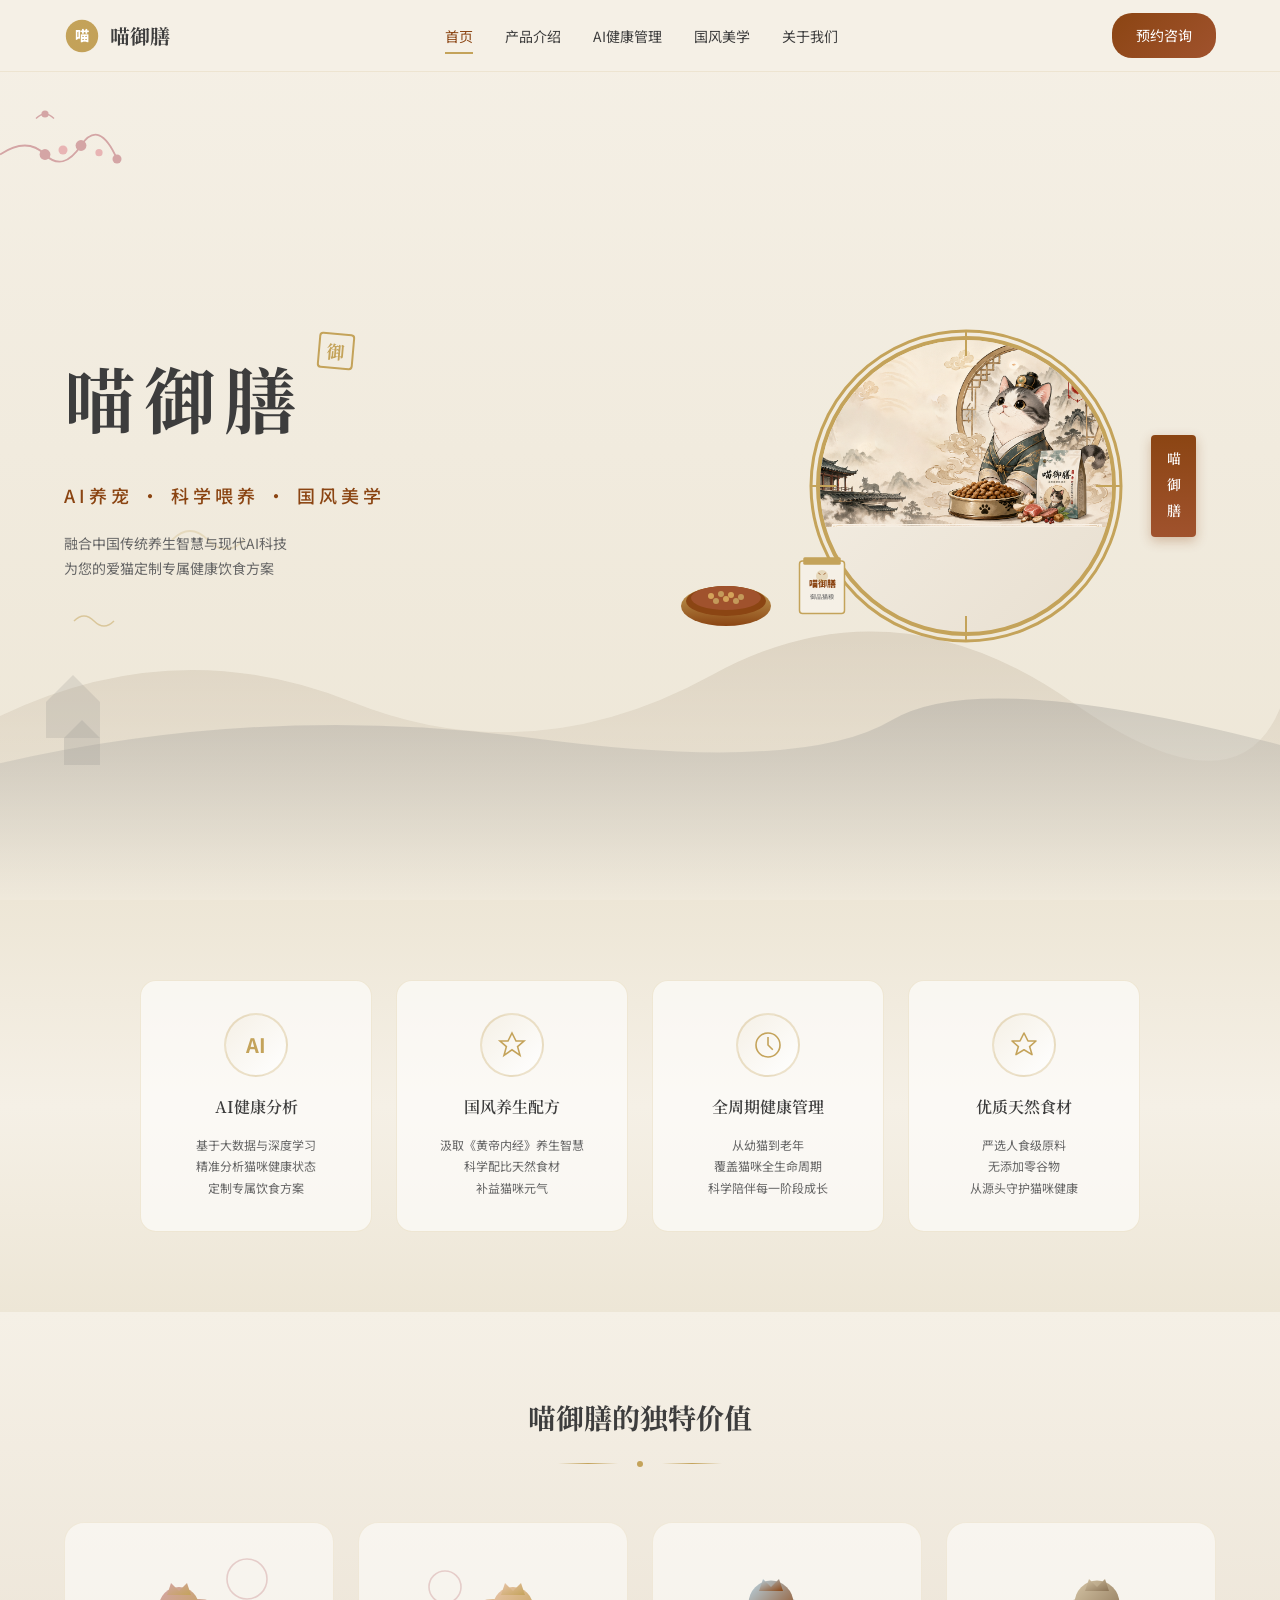
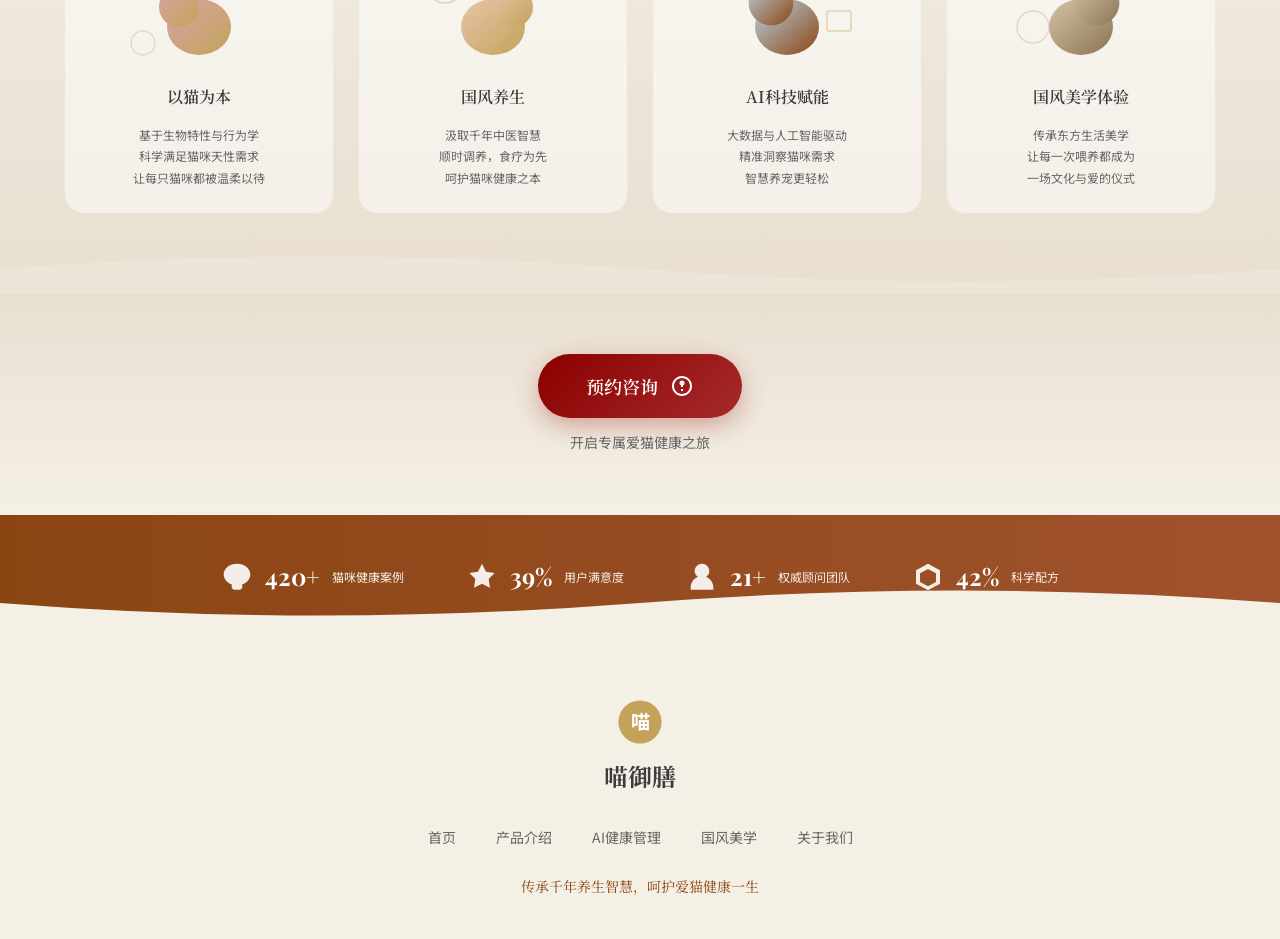
==== index.html @ f7bb6017 "Add files via upload" ====
<!DOCTYPE html>
<html lang="zh-CN">
<head>
  <meta charset="UTF-8">
  <meta name="viewport" content="width=device-width, initial-scale=1.0">
  <title>喵御膳 - AI养宠 · 科学喂养 · 国风美学</title>
  <meta name="description" content="喵御膳，融合中国传统养生智慧与现代AI科技，为您的爱猫定制专属健康饮食方案。传承千年养生智慧，呵护爱猫健康一生。">
  <link rel="preconnect" href="https://fonts.googleapis.com">
  <link rel="preconnect" href="https://fonts.gstatic.com" crossorigin>
  <link href="https://fonts.googleapis.com/css2?family=Noto+Sans+SC:wght@300;400;500;700&family=Noto+Serif+SC:wght@400;600;700&family=Playfair+Display:wght@400;600;700&display=swap" rel="stylesheet">
  <link rel="stylesheet" href="css/main.css">
  <link rel="stylesheet" href="css/index.css">
</head>
<body>
  <!-- 导航栏 -->
  <nav class="navbar">
    <div class="container">
      <a href="index.html" class="logo">
        <div class="logo-icon">
          <svg viewBox="0 0 40 40" fill="none">
            <circle cx="20" cy="20" r="18" fill="url(#logoGrad)"/>
            <text x="20" y="26" text-anchor="middle" fill="white" font-size="16" font-weight="bold">喵</text>
            <defs>
              <linearGradient id="logoGrad" x1="0" y1="0" x2="40" y2="40">
                <stop offset="0%" stop-color="#C4A35A"/>
                <stop offset="100%" stop-color="#8B4513"/>
              </linearGradient>
            </defs>
          </svg>
        </div>
        <div class="logo-text">喵御膳</div>
      </a>
      <ul class="nav-links">
        <li><a href="index.html" class="active">首页</a></li>
        <li><a href="products.html">产品介绍</a></li>
        <li><a href="ai-health.html">AI健康管理</a></li>
        <li><a href="aesthetics.html">国风美学</a></li>
        <li><a href="about.html">关于我们</a></li>
      </ul>
      <a href="#contact" class="nav-cta">预约咨询</a>
    </div>
  </nav>

  <!-- Hero区域 -->
  <section class="hero">
    <!-- 梅花装饰 - 左上角 -->
    <div class="deco-plum-tl">
      <svg viewBox="0 0 200 150" fill="none">
        <path d="M0 80 Q30 60 50 80 T90 70 T130 85" stroke="#D4A5A5" stroke-width="2" fill="none"/>
        <circle cx="50" cy="80" r="6" fill="#D4A5A5"/>
        <circle cx="70" cy="75" r="5" fill="#E8B4B4"/>
        <circle cx="90" cy="70" r="6" fill="#D4A5A5"/>
        <circle cx="110" cy="78" r="4" fill="#E8B4B4"/>
        <circle cx="130" cy="85" r="5" fill="#D4A5A5"/>
        <path d="M40 40 Q50 30 60 40" stroke="#D4A5A5" stroke-width="1.5" fill="none"/>
        <circle cx="50" cy="35" r="4" fill="#D4A5A5"/>
      </svg>
    </div>

    <!-- 水墨山水背景 -->
    <div class="hero-bg">
      <svg viewBox="0 0 1440 600" preserveAspectRatio="xMidYMid slice" fill="none">
        <!-- 远山 -->
        <path d="M0 400 Q200 300 400 380 T800 350 T1200 380 T1440 360 V600 H0 Z" fill="url(#mountain1)" opacity="0.3"/>
        <path d="M0 450 Q300 380 600 420 T1000 400 T1440 430 V600 H0 Z" fill="url(#mountain2)" opacity="0.4"/>
        <!-- 中式建筑剪影 -->
        <path d="M80 420 L100 400 L120 420 V450 H80 Z" fill="#6B6B6B" opacity="0.3"/>
        <path d="M60 380 L90 350 L120 380 V420 H60 Z" fill="#6B6B6B" opacity="0.25"/>
        <!-- 祥云 -->
        <path d="M200 200 Q220 180 240 200 T280 200" stroke="#C4A35A" stroke-width="2" fill="none" opacity="0.4"/>
        <path d="M1100 150 Q1120 130 1140 150 T1180 150" stroke="#C4A35A" stroke-width="2" fill="none" opacity="0.4"/>
        <defs>
          <linearGradient id="mountain1" x1="0" y1="0" x2="0" y2="1">
            <stop offset="0%" stop-color="#8B7355"/>
            <stop offset="100%" stop-color="#F5F0E6"/>
          </linearGradient>
          <linearGradient id="mountain2" x1="0" y1="0" x2="0" y2="1">
            <stop offset="0%" stop-color="#6B6B6B"/>
            <stop offset="100%" stop-color="#F5F0E6"/>
          </linearGradient>
        </defs>
      </svg>
    </div>

    <div class="container">
      <div class="hero-content">
        <!-- 左侧文字 -->
        <div class="hero-text">
          <h1 class="hero-title">
            <span class="title-main">喵御膳</span>
            <span class="title-seal">御</span>
          </h1>
          <p class="hero-subtitle">AI养宠 · 科学喂养 · 国风美学</p>
          <p class="hero-desc">融合中国传统养生智慧与现代AI科技<br>为您的爱猫定制专属健康饮食方案</p>
          <!-- 祥云装饰 -->
          <div class="deco-cloud">
            <svg viewBox="0 0 60 30" fill="none">
              <path d="M10 20 Q20 10 30 20 T50 20" stroke="#C4A35A" stroke-width="1.5" fill="none" opacity="0.5"/>
            </svg>
          </div>
        </div>

        <!-- 右侧猫咪与产品 -->
        <div class="hero-visual">
          <!-- 圆形窗格 -->
          <div class="window-frame">
            <div class="window-inner">
              <img src="assets/images/hero-cat-bg.png" alt="汉服猫咪" class="hero-cat">
            </div>
            <!-- 窗格装饰 -->
            <svg class="window-deco" viewBox="0 0 320 320" fill="none">
              <circle cx="160" cy="160" r="155" stroke="#C4A35A" stroke-width="3"/>
              <circle cx="160" cy="160" r="148" stroke="#C4A35A" stroke-width="1"/>
              <!-- 回纹装饰 -->
              <path d="M160 5 V30 M160 290 V315 M5 160 H30 M290 160 H315" stroke="#C4A35A" stroke-width="2"/>
            </svg>
          </div>
          <!-- 品牌竖条 -->
          <div class="brand-ribbon">
            <span>喵</span>
            <span>御</span>
            <span>膳</span>
          </div>
          <!-- 产品展示 -->
          <div class="product-showcase">
            <div class="food-bowl">
              <svg viewBox="0 0 100 60" fill="none">
                <ellipse cx="50" cy="40" rx="45" ry="20" fill="url(#bowlGrad)"/>
                <ellipse cx="50" cy="35" rx="40" ry="15" fill="#8B4513"/>
                <ellipse cx="50" cy="32" rx="35" ry="12" fill="#A0522D"/>
                <!-- 猫粮颗粒 -->
                <circle cx="35" cy="30" r="3" fill="#D4A35A"/>
                <circle cx="45" cy="28" r="3" fill="#C49A5A"/>
                <circle cx="55" cy="29" r="3" fill="#D4A35A"/>
                <circle cx="65" cy="31" r="3" fill="#C49A5A"/>
                <circle cx="40" cy="35" r="3" fill="#C49A5A"/>
                <circle cx="50" cy="33" r="3" fill="#D4A35A"/>
                <circle cx="60" cy="35" r="3" fill="#C49A5A"/>
                <defs>
                  <linearGradient id="bowlGrad" x1="0" y1="0" x2="0" y2="1">
                    <stop offset="0%" stop-color="#C4A35A"/>
                    <stop offset="100%" stop-color="#8B4513"/>
                  </linearGradient>
                </defs>
              </svg>
            </div>
            <div class="product-pack">
              <svg viewBox="0 0 80 100" fill="none">
                <rect x="10" y="20" width="60" height="70" rx="4" fill="#F5F0E6" stroke="#C4A35A" stroke-width="2"/>
                <rect x="15" y="15" width="50" height="10" rx="2" fill="#C4A35A"/>
                <text x="40" y="55" text-anchor="middle" fill="#8B4513" font-size="12" font-weight="bold">喵御膳</text>
                <text x="40" y="70" text-anchor="middle" fill="#666" font-size="8">御品猫粮</text>
                <!-- 猫咪简笔画 -->
                <circle cx="40" cy="40" r="8" fill="#C4A35A" opacity="0.3"/>
                <path d="M35 36 L38 38 M45 36 L42 38" stroke="#8B4513" stroke-width="1"/>
              </svg>
            </div>
          </div>
        </div>
      </div>
    </div>
  </section>

  <!-- 四大核心特色 -->
  <section class="features">
    <div class="container">
      <div class="features-grid">
        <div class="feature-card">
          <div class="feature-icon">
            <div class="icon-badge">AI</div>
          </div>
          <h3>AI健康分析</h3>
          <p>基于大数据与深度学习<br>精准分析猫咪健康状态<br>定制专属饮食方案</p>
        </div>
        <div class="feature-card">
          <div class="feature-icon">
            <svg viewBox="0 0 40 40" fill="none" stroke="#C4A35A" stroke-width="2">
              <path d="M20 5 L25 15 H35 L27 22 L30 33 L20 26 L10 33 L13 22 L5 15 H15 Z"/>
            </svg>
          </div>
          <h3>国风养生配方</h3>
          <p>汲取《黄帝内经》养生智慧<br>科学配比天然食材<br>补益猫咪元气</p>
        </div>
        <div class="feature-card">
          <div class="feature-icon">
            <svg viewBox="0 0 40 40" fill="none" stroke="#C4A35A" stroke-width="2">
              <circle cx="20" cy="20" r="15"/>
              <path d="M20 10 V20 L26 26"/>
            </svg>
          </div>
          <h3>全周期健康管理</h3>
          <p>从幼猫到老年<br>覆盖猫咪全生命周期<br>科学陪伴每一阶段成长</p>
        </div>
        <div class="feature-card">
          <div class="feature-icon">
            <svg viewBox="0 0 40 40" fill="none" stroke="#C4A35A" stroke-width="2">
              <path d="M20 5 L25 15 L35 15 L27 22 L30 32 L20 26 L10 32 L13 22 L5 15 L15 15 Z" stroke-linejoin="round"/>
            </svg>
          </div>
          <h3>优质天然食材</h3>
          <p>严选人食级原料<br>无添加零谷物<br>从源头守护猫咪健康</p>
        </div>
      </div>
    </div>
  </section>

  <!-- 喵御膳的独特价值 -->
  <section class="values">
    <div class="section-header">
      <h2>喵御膳的独特价值</h2>
      <div class="header-deco">
        <span></span>
        <svg viewBox="0 0 20 20" fill="#C4A35A"><circle cx="10" cy="10" r="3"/></svg>
        <span></span>
      </div>
    </div>
    <div class="container">
      <div class="values-grid">
        <div class="value-card">
          <div class="value-image">
            <svg viewBox="0 0 200 150" fill="none">
              <!-- 猫咪剪影 -->
              <ellipse cx="100" cy="100" rx="40" ry="35" fill="url(#catGrad1)"/>
              <circle cx="75" cy="75" r="25" fill="url(#catGrad1)"/>
              <path d="M60 60 L65 45 L75 55 L85 45 L90 60" fill="url(#catGrad1)"/>
              <!-- 装饰圆圈 -->
              <circle cx="160" cy="40" r="25" fill="none" stroke="#D4A5A5" stroke-width="2" opacity="0.5"/>
              <circle cx="30" cy="120" r="15" fill="none" stroke="#C4A35A" stroke-width="2" opacity="0.3"/>
              <defs>
                <linearGradient id="catGrad1" x1="0" y1="0" x2="1" y2="1">
                  <stop offset="0%" stop-color="#D4A5A5"/>
                  <stop offset="100%" stop-color="#C4A35A"/>
                </linearGradient>
              </defs>
            </svg>
          </div>
          <h3>以猫为本</h3>
          <p>基于生物特性与行为学<br>科学满足猫咪天性需求<br>让每只猫咪都被温柔以待</p>
        </div>
        <div class="value-card">
          <div class="value-image">
            <svg viewBox="0 0 200 150" fill="none">
              <ellipse cx="100" cy="100" rx="40" ry="35" fill="url(#catGrad2)"/>
              <circle cx="125" cy="75" r="25" fill="url(#catGrad2)"/>
              <path d="M140 60 L135 45 L125 55 L115 45 L110 60" fill="url(#catGrad2)"/>
              <circle cx="40" cy="50" r="20" fill="none" stroke="#D4A5A5" stroke-width="2" opacity="0.5"/>
              <defs>
                <linearGradient id="catGrad2" x1="0" y1="0" x2="1" y2="1">
                  <stop offset="0%" stop-color="#E8C4A8"/>
                  <stop offset="100%" stop-color="#C4A35A"/>
                </linearGradient>
              </defs>
            </svg>
          </div>
          <h3>国风养生</h3>
          <p>汲取千年中医智慧<br>顺时调养，食疗为先<br>呵护猫咪健康之本</p>
        </div>
        <div class="value-card">
          <div class="value-image">
            <svg viewBox="0 0 200 150" fill="none">
              <ellipse cx="100" cy="100" rx="40" ry="35" fill="url(#catGrad3)"/>
              <circle cx="80" cy="70" r="28" fill="url(#catGrad3)"/>
              <path d="M65 55 L70 40 L80 50 L90 40 L95 55" fill="url(#catGrad3)"/>
              <rect x="150" y="80" width="30" height="25" rx="3" fill="none" stroke="#C4A35A" stroke-width="2" opacity="0.4"/>
              <defs>
                <linearGradient id="catGrad3" x1="0" y1="0" x2="1" y2="1">
                  <stop offset="0%" stop-color="#B8D4E3"/>
                  <stop offset="100%" stop-color="#8B4513"/>
                </linearGradient>
              </defs>
            </svg>
          </div>
          <h3>AI科技赋能</h3>
          <p>大数据与人工智能驱动<br>精准洞察猫咪需求<br>智慧养宠更轻松</p>
        </div>
        <div class="value-card">
          <div class="value-image">
            <svg viewBox="0 0 200 150" fill="none">
              <ellipse cx="100" cy="100" rx="40" ry="35" fill="url(#catGrad4)"/>
              <circle cx="120" cy="70" r="28" fill="url(#catGrad4)"/>
              <path d="M135 55 L130 40 L120 50 L110 40 L105 55" fill="url(#catGrad4)"/>
              <circle cx="40" cy="100" r="20" fill="none" stroke="#D4A5A5" stroke-width="2" opacity="0.4"/>
              <defs>
                <linearGradient id="catGrad4" x1="0" y1="0" x2="1" y2="1">
                  <stop offset="0%" stop-color="#D4C4A5"/>
                  <stop offset="100%" stop-color="#8B7355"/>
                </linearGradient>
              </defs>
            </svg>
          </div>
          <h3>国风美学体验</h3>
          <p>传承东方生活美学<br>让每一次喂养都成为<br>一场文化与爱的仪式</p>
        </div>
      </div>
    </div>
  </section>

  <!-- CTA区域 -->
  <section class="cta-section" id="contact">
    <div class="cta-deco-wave">
      <svg viewBox="0 0 1440 100" preserveAspectRatio="none">
        <path d="M0 50 Q360 0 720 50 T1440 50 V100 H0 Z" fill="#F5F0E6" opacity="0.3"/>
      </svg>
    </div>
    <div class="container">
      <a href="#" class="cta-button">
        <span>预约咨询</span>
        <svg viewBox="0 0 24 24" fill="currentColor">
          <path d="M12 2C6.48 2 2 6.48 2 12s4.48 10 10 10 10-4.48 10-10S17.52 2 12 2zm0 18c-4.41 0-8-3.59-8-8s3.59-8 8-8 8 3.59 8 8-3.59 8-8 8zm-1-13h2v6h-2zm0 8h2v2h-2z"/>
          <circle cx="12" cy="9" r="2.5" fill="white"/>
        </svg>
      </a>
      <p class="cta-subtitle">开启专属爱猫健康之旅</p>
    </div>
  </section>

  <!-- 数据统计 -->
  <section class="stats">
    <div class="container">
      <div class="stats-grid">
        <div class="stat-item">
          <div class="stat-icon">
            <svg viewBox="0 0 48 48" fill="currentColor">
              <path d="M24 4c-11 0-20 7-20 16 0 7 5 13 12 15v4c0 2 2 4 4 4h8c2 0 4-2 4-4v-4c7-2 12-8 12-15 0-9-9-16-20-16z"/>
            </svg>
          </div>
          <div class="stat-number">1000+</div>
          <div class="stat-label">猫咪健康案例</div>
        </div>
        <div class="stat-item">
          <div class="stat-icon">
            <svg viewBox="0 0 48 48" fill="currentColor">
              <path d="M24 4l6 12 13 2-9 9 2 13-12-6-12 6 2-13-9-9 13-2z"/>
            </svg>
          </div>
          <div class="stat-number">95%</div>
          <div class="stat-label">用户满意度</div>
        </div>
        <div class="stat-item">
          <div class="stat-icon">
            <svg viewBox="0 0 48 48" fill="currentColor">
              <path d="M24 4c-6 0-11 5-11 11 0 4 2 7 5 9-6 2-11 8-11 15v4h34v-4c0-7-5-13-11-15 3-2 5-5 5-9 0-6-5-11-11-11z"/>
            </svg>
          </div>
          <div class="stat-number">50+</div>
          <div class="stat-label">权威顾问团队</div>
        </div>
        <div class="stat-item">
          <div class="stat-icon">
            <svg viewBox="0 0 48 48" fill="currentColor">
              <path d="M24 4L6 14v20l18 10 18-10V14L24 4zm0 8l12 6.5v13L24 38 12 31.5v-13L24 12z"/>
            </svg>
          </div>
          <div class="stat-number">100%</div>
          <div class="stat-label">科学配方</div>
        </div>
      </div>
    </div>
  </section>

  <!-- 页脚 -->
  <footer class="footer">
    <div class="footer-deco">
      <svg viewBox="0 0 1440 100" preserveAspectRatio="none">
        <path d="M0 30 Q360 80 720 30 T1440 30 V100 H0 Z" fill="#F5F0E6"/>
      </svg>
    </div>
    <div class="container">
      <div class="footer-logo">
        <div class="logo-icon small">
          <svg viewBox="0 0 40 40" fill="none">
            <circle cx="20" cy="20" r="18" fill="url(#logoGradFooter)"/>
            <text x="20" y="26" text-anchor="middle" fill="white" font-size="16" font-weight="bold">喵</text>
            <defs>
              <linearGradient id="logoGradFooter" x1="0" y1="0" x2="40" y2="40">
                <stop offset="0%" stop-color="#C4A35A"/>
                <stop offset="100%" stop-color="#8B4513"/>
              </linearGradient>
            </defs>
          </svg>
        </div>
        <div class="logo-text-footer">喵御膳</div>
      </div>
      <ul class="footer-links">
        <li><a href="index.html">首页</a></li>
        <li><a href="products.html">产品介绍</a></li>
        <li><a href="ai-health.html">AI健康管理</a></li>
        <li><a href="aesthetics.html">国风美学</a></li>
        <li><a href="about.html">关于我们</a></li>
      </ul>
      <p class="footer-copy">传承千年养生智慧，呵护爱猫健康一生</p>
    </div>
  </footer>

  <script src="js/main.js"></script>
</body>
</html>
---- css/main.css ----
/* 喵御膳 - 公共样式 */

/* CSS变量 */
:root {
  --color-primary: #C4A35A;
  --color-primary-dark: #A68A4A;
  --color-secondary: #8B4513;
  --color-bg: #F5F0E6;
  --color-bg-light: #FAF8F3;
  --color-text: #3D3D3D;
  --color-text-light: #666666;
  --color-accent: #D4A5A5;
  --color-ink: #6B6B6B;
  --color-cta: #8B0000;
  --shadow-soft: 0 4px 20px rgba(0, 0, 0, 0.08);
  --shadow-card: 0 8px 32px rgba(0, 0, 0, 0.1);
  --radius: 16px;
  --radius-sm: 8px;
}

/* 重置 */
* {
  margin: 0;
  padding: 0;
  box-sizing: border-box;
}

html {
  scroll-behavior: smooth;
}

body {
  font-family: 'Noto Sans SC', 'PingFang SC', 'Microsoft YaHei', sans-serif;
  background-color: var(--color-bg);
  color: var(--color-text);
  line-height: 1.8;
  overflow-x: hidden;
}

/* 字体导入 */
@import url('https://fonts.googleapis.com/css2?family=Noto+Sans+SC:wght@300;400;500;700&family=Noto+Serif+SC:wght@400;600;700&family=Playfair+Display:wght@400;600;700&display=swap');

/* 标题字体 */
h1, h2, h3, .title-serif {
  font-family: 'Noto Serif SC', serif;
}

/* 链接 */
a {
  text-decoration: none;
  color: inherit;
  transition: color 0.3s ease;
}

a:hover {
  color: var(--color-primary);
}

/* 图片 */
img {
  max-width: 100%;
  height: auto;
  display: block;
}

/* 容器 */
.container {
  max-width: 1200px;
  margin: 0 auto;
  padding: 0 24px;
}

/* 导航栏 */
.navbar {
  position: fixed;
  top: 0;
  left: 0;
  right: 0;
  height: 72px;
  background: rgba(245, 240, 230, 0.98);
  backdrop-filter: blur(10px);
  z-index: 1000;
  border-bottom: 1px solid rgba(196, 163, 90, 0.15);
}

.navbar .container {
  display: flex;
  align-items: center;
  justify-content: space-between;
  height: 100%;
}

.logo {
  display: flex;
  align-items: center;
  gap: 10px;
}

.logo-icon {
  width: 36px;
  height: 36px;
}

.logo-icon svg {
  width: 100%;
  height: 100%;
}

.logo-text {
  font-family: 'Noto Serif SC', serif;
  font-size: 20px;
  font-weight: 700;
  color: var(--color-text);
}

.nav-links {
  display: flex;
  gap: 32px;
  list-style: none;
}

.nav-links a {
  font-size: 14px;
  color: var(--color-text);
  position: relative;
  padding: 8px 0;
  transition: color 0.3s ease;
}

.nav-links a:hover,
.nav-links a.active {
  color: var(--color-secondary);
}

.nav-links a::after {
  content: '';
  position: absolute;
  bottom: 0;
  left: 0;
  width: 0;
  height: 2px;
  background: var(--color-primary);
  transition: width 0.3s ease;
}

.nav-links a:hover::after,
.nav-links a.active::after {
  width: 100%;
}

.nav-cta {
  background: linear-gradient(135deg, var(--color-secondary), #A0522D);
  color: white !important;
  padding: 10px 24px;
  border-radius: 20px;
  font-size: 14px;
  transition: all 0.3s ease;
}

.nav-cta:hover {
  transform: translateY(-2px);
  box-shadow: 0 4px 12px rgba(139, 69, 19, 0.3);
}

/* 按钮样式 */
.btn {
  display: inline-flex;
  align-items: center;
  gap: 8px;
  padding: 14px 32px;
  border-radius: 28px;
  font-size: 16px;
  font-weight: 500;
  cursor: pointer;
  transition: all 0.3s ease;
  border: none;
}

.btn-primary {
  background: linear-gradient(135deg, #8B4513, #A0522D);
  color: white;
  box-shadow: 0 4px 16px rgba(139, 69, 19, 0.3);
}

.btn-primary:hover {
  transform: translateY(-2px);
  box-shadow: 0 6px 20px rgba(139, 69, 19, 0.4);
  color: white;
}

.btn-gold {
  background: linear-gradient(135deg, var(--color-primary), #D4AF37);
  color: white;
  box-shadow: 0 4px 16px rgba(196, 163, 90, 0.3);
}

.btn-gold:hover {
  transform: translateY(-2px);
  box-shadow: 0 6px 20px rgba(196, 163, 90, 0.4);
  color: white;
}

/* 区块标题 */
.section-title {
  text-align: center;
  margin-bottom: 48px;
}

.section-title h2 {
  font-size: 36px;
  font-weight: 700;
  color: var(--color-text);
  margin-bottom: 12px;
  position: relative;
  display: inline-block;
}

.section-title h2::after {
  content: '';
  position: absolute;
  bottom: -8px;
  left: 50%;
  transform: translateX(-50%);
  width: 60px;
  height: 3px;
  background: linear-gradient(90deg, transparent, var(--color-primary), transparent);
}

.section-title p {
  font-size: 16px;
  color: var(--color-text-light);
  margin-top: 16px;
}

/* 装饰元素 */
.deco-plum {
  position: absolute;
  width: 120px;
  opacity: 0.6;
  pointer-events: none;
}

/* 卡片样式 */
.card {
  background: white;
  border-radius: var(--radius);
  padding: 32px;
  box-shadow: var(--shadow-card);
  transition: transform 0.3s ease, box-shadow 0.3s ease;
}

.card:hover {
  transform: translateY(-4px);
  box-shadow: 0 12px 40px rgba(0, 0, 0, 0.12);
}

/* 图标圆圈 */
.icon-circle {
  width: 64px;
  height: 64px;
  border-radius: 50%;
  background: linear-gradient(135deg, var(--color-bg), white);
  display: flex;
  align-items: center;
  justify-content: center;
  margin-bottom: 16px;
  border: 2px solid rgba(196, 163, 90, 0.3);
}

.icon-circle svg {
  width: 28px;
  height: 28px;
  color: var(--color-primary);
}

/* 页脚 */
.footer {
  background: #F5F0E6;
  padding: 60px 0 40px;
  position: relative;
  text-align: center;
}

.footer-deco {
  position: absolute;
  top: -50px;
  left: 0;
  right: 0;
  height: 50px;
}

.footer-deco svg {
  width: 100%;
  height: 100%;
}

.footer-logo {
  display: flex;
  flex-direction: column;
  align-items: center;
  margin-bottom: 24px;
}

.logo-icon.small {
  width: 48px;
  height: 48px;
  margin-bottom: 8px;
}

.logo-icon.small svg {
  width: 100%;
  height: 100%;
}

.logo-text-footer {
  font-size: 24px;
  font-weight: 700;
  color: #3D3D3D;
  font-family: 'Noto Serif SC', serif;
}

.footer-links {
  display: flex;
  justify-content: center;
  gap: 40px;
  margin-bottom: 24px;
  list-style: none;
}

.footer-links a {
  color: #666;
  font-size: 14px;
  transition: color 0.3s ease;
}

.footer-links a:hover {
  color: #C4A35A;
}

.footer-copy {
  font-size: 14px;
  color: #8B4513;
  font-family: 'Noto Serif SC', serif;
}

/* 动画 */
@keyframes fadeInUp {
  from {
    opacity: 0;
    transform: translateY(30px);
  }
  to {
    opacity: 1;
    transform: translateY(0);
  }
}

.fade-in-up {
  animation: fadeInUp 0.8s ease forwards;
}

/* 响应式 */
@media (max-width: 768px) {
  .navbar {
    height: 60px;
  }

  .nav-links {
    display: none;
  }

  .logo-text {
    font-size: 20px;
  }

  .section-title h2 {
    font-size: 28px;
  }

  .container {
    padding: 0 16px;
  }
}
---- css/index.css ----
/* 首页专属样式 - 国风设计 */

/* Hero区域 */
.hero {
  min-height: 100vh;
  position: relative;
  overflow: hidden;
  background: linear-gradient(180deg, #F5F0E6 0%, #EDE6D6 100%);
  padding-top: 72px;
}

/* 梅花装饰 - 左上角 */
.deco-plum-tl {
  position: absolute;
  top: 80px;
  left: 0;
  width: 180px;
  height: 140px;
  z-index: 5;
  pointer-events: none;
}

.deco-plum-tl svg {
  width: 100%;
  height: 100%;
}

/* 水墨山水背景 */
.hero-bg {
  position: absolute;
  bottom: 0;
  left: 0;
  right: 0;
  height: 60%;
  z-index: 1;
  opacity: 0.6;
}

.hero-bg svg {
  width: 100%;
  height: 100%;
}

/* Hero内容布局 */
.hero .container {
  position: relative;
  z-index: 10;
  height: calc(100vh - 72px);
  display: flex;
  align-items: center;
}

.hero-content {
  display: flex;
  justify-content: space-between;
  align-items: center;
  width: 100%;
  gap: 60px;
}

/* 左侧文字 */
.hero-text {
  flex: 1;
  max-width: 500px;
}

.hero-title {
  position: relative;
  display: inline-block;
  margin-bottom: 16px;
}

.title-main {
  font-size: 72px;
  font-weight: 700;
  color: #3D3D3D;
  font-family: 'Noto Serif SC', serif;
  letter-spacing: 8px;
}

.title-seal {
  position: absolute;
  top: 0;
  right: -50px;
  width: 36px;
  height: 36px;
  border: 2px solid #C4A35A;
  border-radius: 4px;
  display: flex;
  align-items: center;
  justify-content: center;
  font-size: 18px;
  color: #C4A35A;
  font-family: 'Noto Serif SC', serif;
  transform: rotate(5deg);
}

.hero-subtitle {
  font-size: 18px;
  color: #8B4513;
  letter-spacing: 4px;
  margin-bottom: 20px;
  font-weight: 500;
}

.hero-desc {
  font-size: 14px;
  color: #666;
  line-height: 1.8;
  max-width: 320px;
}

.deco-cloud {
  margin-top: 20px;
  width: 60px;
}

/* 右侧视觉区域 */
.hero-visual {
  flex: 1;
  display: flex;
  justify-content: center;
  align-items: center;
  position: relative;
  max-width: 500px;
}

/* 圆形窗格 */
.window-frame {
  position: relative;
  width: 320px;
  height: 320px;
}

.window-inner {
  position: absolute;
  top: 10px;
  left: 10px;
  right: 10px;
  bottom: 10px;
  border-radius: 50%;
  overflow: hidden;
  background: linear-gradient(135deg, #F5F0E6, #E8DFD0);
  border: 4px solid #C4A35A;
}

.hero-cat {
  width: 100%;
  height: 100%;
  object-fit: cover;
  object-position: center 20%;
}

.window-deco {
  position: absolute;
  top: 0;
  left: 0;
  width: 100%;
  height: 100%;
  pointer-events: none;
}

/* 品牌竖条 */
.brand-ribbon {
  position: absolute;
  right: 20px;
  top: 50%;
  transform: translateY(-50%);
  display: flex;
  flex-direction: column;
  gap: 8px;
  background: linear-gradient(180deg, #8B4513, #A0522D);
  padding: 16px 10px;
  border-radius: 4px;
  box-shadow: 0 4px 12px rgba(139, 69, 19, 0.3);
}

.brand-ribbon span {
  writing-mode: vertical-rl;
  text-orientation: upright;
  color: white;
  font-size: 14px;
  font-weight: 600;
  letter-spacing: 4px;
  font-family: 'Noto Serif SC', serif;
}

/* 产品展示 */
.product-showcase {
  position: absolute;
  bottom: 20px;
  left: -40px;
  display: flex;
  align-items: flex-end;
  gap: 16px;
}

.food-bowl {
  width: 100px;
  height: 60px;
}

.product-pack {
  width: 60px;
  height: 80px;
}

/* 四大核心特色 */
.features {
  padding: 80px 0;
  background: linear-gradient(180deg, #EDE6D6 0%, #F5F0E6 50%, #EDE6D6 100%);
  position: relative;
}

.features-grid {
  display: grid;
  grid-template-columns: repeat(4, 1fr);
  gap: 24px;
  max-width: 1000px;
  margin: 0 auto;
}

.feature-card {
  text-align: center;
  padding: 32px 20px;
  background: rgba(255, 255, 255, 0.6);
  border-radius: 16px;
  border: 1px solid rgba(196, 163, 90, 0.2);
  transition: all 0.3s ease;
}

.feature-card:hover {
  transform: translateY(-4px);
  box-shadow: 0 8px 24px rgba(0, 0, 0, 0.08);
  border-color: rgba(196, 163, 90, 0.4);
}

.feature-icon {
  width: 64px;
  height: 64px;
  margin: 0 auto 16px;
  background: linear-gradient(135deg, #F5F0E6, #fff);
  border-radius: 50%;
  display: flex;
  align-items: center;
  justify-content: center;
  border: 2px solid rgba(196, 163, 90, 0.3);
}

.icon-badge {
  font-size: 20px;
  font-weight: 700;
  color: #C4A35A;
  font-family: 'Noto Sans SC', sans-serif;
}

.feature-icon svg {
  width: 32px;
  height: 32px;
}

.feature-card h3 {
  font-size: 16px;
  font-weight: 600;
  color: #3D3D3D;
  margin-bottom: 12px;
  font-family: 'Noto Serif SC', serif;
}

.feature-card p {
  font-size: 12px;
  color: #666;
  line-height: 1.8;
}

/* 品牌价值区域 */
.values {
  padding: 80px 0;
  background: linear-gradient(180deg, #F5F0E6 0%, #E8DFD0 100%);
  position: relative;
}

.section-header {
  text-align: center;
  margin-bottom: 48px;
}

.section-header h2 {
  font-size: 28px;
  font-weight: 700;
  color: #3D3D3D;
  font-family: 'Noto Serif SC', serif;
  margin-bottom: 12px;
}

.header-deco {
  display: flex;
  align-items: center;
  justify-content: center;
  gap: 12px;
}

.header-deco span {
  width: 60px;
  height: 1px;
  background: linear-gradient(90deg, transparent, #C4A35A, transparent);
}

.header-deco svg {
  width: 20px;
  height: 20px;
}

.values-grid {
  display: grid;
  grid-template-columns: repeat(4, 1fr);
  gap: 24px;
}

.value-card {
  text-align: center;
  padding: 24px;
  background: rgba(255, 255, 255, 0.5);
  border-radius: 20px;
  border: 1px solid rgba(196, 163, 90, 0.15);
  transition: all 0.3s ease;
}

.value-card:hover {
  transform: translateY(-4px);
  box-shadow: 0 8px 24px rgba(0, 0, 0, 0.06);
}

.value-image {
  width: 100%;
  height: 120px;
  margin-bottom: 16px;
  display: flex;
  align-items: center;
  justify-content: center;
}

.value-image svg {
  width: 100%;
  height: 100%;
}

.value-card h3 {
  font-size: 16px;
  font-weight: 600;
  color: #3D3D3D;
  margin-bottom: 12px;
  font-family: 'Noto Serif SC', serif;
}

.value-card p {
  font-size: 12px;
  color: #666;
  line-height: 1.8;
}

/* CTA区域 */
.cta-section {
  padding: 60px 0;
  background: linear-gradient(180deg, #E8DFD0 0%, #F5F0E6 100%);
  position: relative;
  text-align: center;
}

.cta-deco-wave {
  position: absolute;
  top: -50px;
  left: 0;
  right: 0;
  height: 50px;
}

.cta-deco-wave svg {
  width: 100%;
  height: 100%;
}

.cta-button {
  display: inline-flex;
  align-items: center;
  gap: 12px;
  background: linear-gradient(135deg, #8B0000, #A52A2A);
  color: white;
  padding: 16px 48px;
  border-radius: 32px;
  font-size: 18px;
  font-weight: 600;
  box-shadow: 0 8px 24px rgba(139, 0, 0, 0.3);
  transition: all 0.3s ease;
  margin-bottom: 12px;
  font-family: 'Noto Serif SC', serif;
}

.cta-button:hover {
  transform: translateY(-2px);
  box-shadow: 0 12px 32px rgba(139, 0, 0, 0.4);
  color: white;
}

.cta-button svg {
  width: 24px;
  height: 24px;
}

.cta-subtitle {
  font-size: 14px;
  color: #666;
}

/* 数据统计 */
.stats {
  padding: 40px 0;
  background: linear-gradient(90deg, #8B4513, #A0522D);
  position: relative;
}

.stats-grid {
  display: flex;
  justify-content: space-around;
  align-items: center;
  max-width: 900px;
  margin: 0 auto;
}

.stat-item {
  text-align: center;
  color: white;
  display: flex;
  align-items: center;
  gap: 12px;
}

.stat-icon {
  width: 32px;
  height: 32px;
  opacity: 0.9;
}

.stat-icon svg {
  width: 100%;
  height: 100%;
}

.stat-number {
  font-size: 24px;
  font-weight: 700;
  font-family: 'Playfair Display', serif;
}

.stat-label {
  font-size: 12px;
  opacity: 0.9;
}

/* 页脚 */
.footer {
  background: #F5F0E6;
  padding: 60px 0 40px;
  position: relative;
  text-align: center;
}

.footer-deco {
  position: absolute;
  top: -50px;
  left: 0;
  right: 0;
  height: 50px;
}

.footer-deco svg {
  width: 100%;
  height: 100%;
}

.footer-logo {
  display: flex;
  flex-direction: column;
  align-items: center;
  margin-bottom: 24px;
}

.logo-icon.small {
  width: 48px;
  height: 48px;
  margin-bottom: 8px;
}

.logo-icon.small svg {
  width: 100%;
  height: 100%;
}

.logo-text-footer {
  font-size: 24px;
  font-weight: 700;
  color: #3D3D3D;
  font-family: 'Noto Serif SC', serif;
}

.footer-links {
  display: flex;
  justify-content: center;
  gap: 40px;
  margin-bottom: 24px;
  list-style: none;
}

.footer-links a {
  color: #666;
  font-size: 14px;
  transition: color 0.3s ease;
}

.footer-links a:hover {
  color: #C4A35A;
}

.footer-copy {
  font-size: 14px;
  color: #8B4513;
  font-family: 'Noto Serif SC', serif;
}

/* 响应式适配 */
@media (max-width: 1024px) {
  .hero-content {
    flex-direction: column;
    text-align: center;
    padding: 40px 0;
  }

  .hero-text {
    max-width: 100%;
  }

  .hero-desc {
    margin: 0 auto;
  }

  .deco-cloud {
    margin: 20px auto 0;
  }

  .title-seal {
    right: -40px;
  }

  .hero-visual {
    max-width: 100%;
  }

  .window-frame {
    width: 280px;
    height: 280px;
  }

  .features-grid {
    grid-template-columns: repeat(2, 1fr);
  }

  .values-grid {
    grid-template-columns: repeat(2, 1fr);
  }
}

@media (max-width: 768px) {
  .title-main {
    font-size: 48px;
  }

  .title-seal {
    display: none;
  }

  .window-frame {
    width: 240px;
    height: 240px;
  }

  .brand-ribbon {
    right: 10px;
    padding: 12px 8px;
  }

  .brand-ribbon span {
    font-size: 12px;
  }

  .product-showcase {
    left: -20px;
    bottom: 10px;
  }

  .food-bowl {
    width: 70px;
    height: 45px;
  }

  .product-pack {
    width: 45px;
    height: 60px;
  }

  .features-grid,
  .values-grid {
    grid-template-columns: 1fr;
    max-width: 400px;
  }

  .stats-grid {
    flex-wrap: wrap;
    gap: 24px;
  }

  .stat-item {
    flex: 1 1 40%;
    justify-content: center;
  }

  .footer-links {
    flex-wrap: wrap;
    gap: 20px;
  }
}
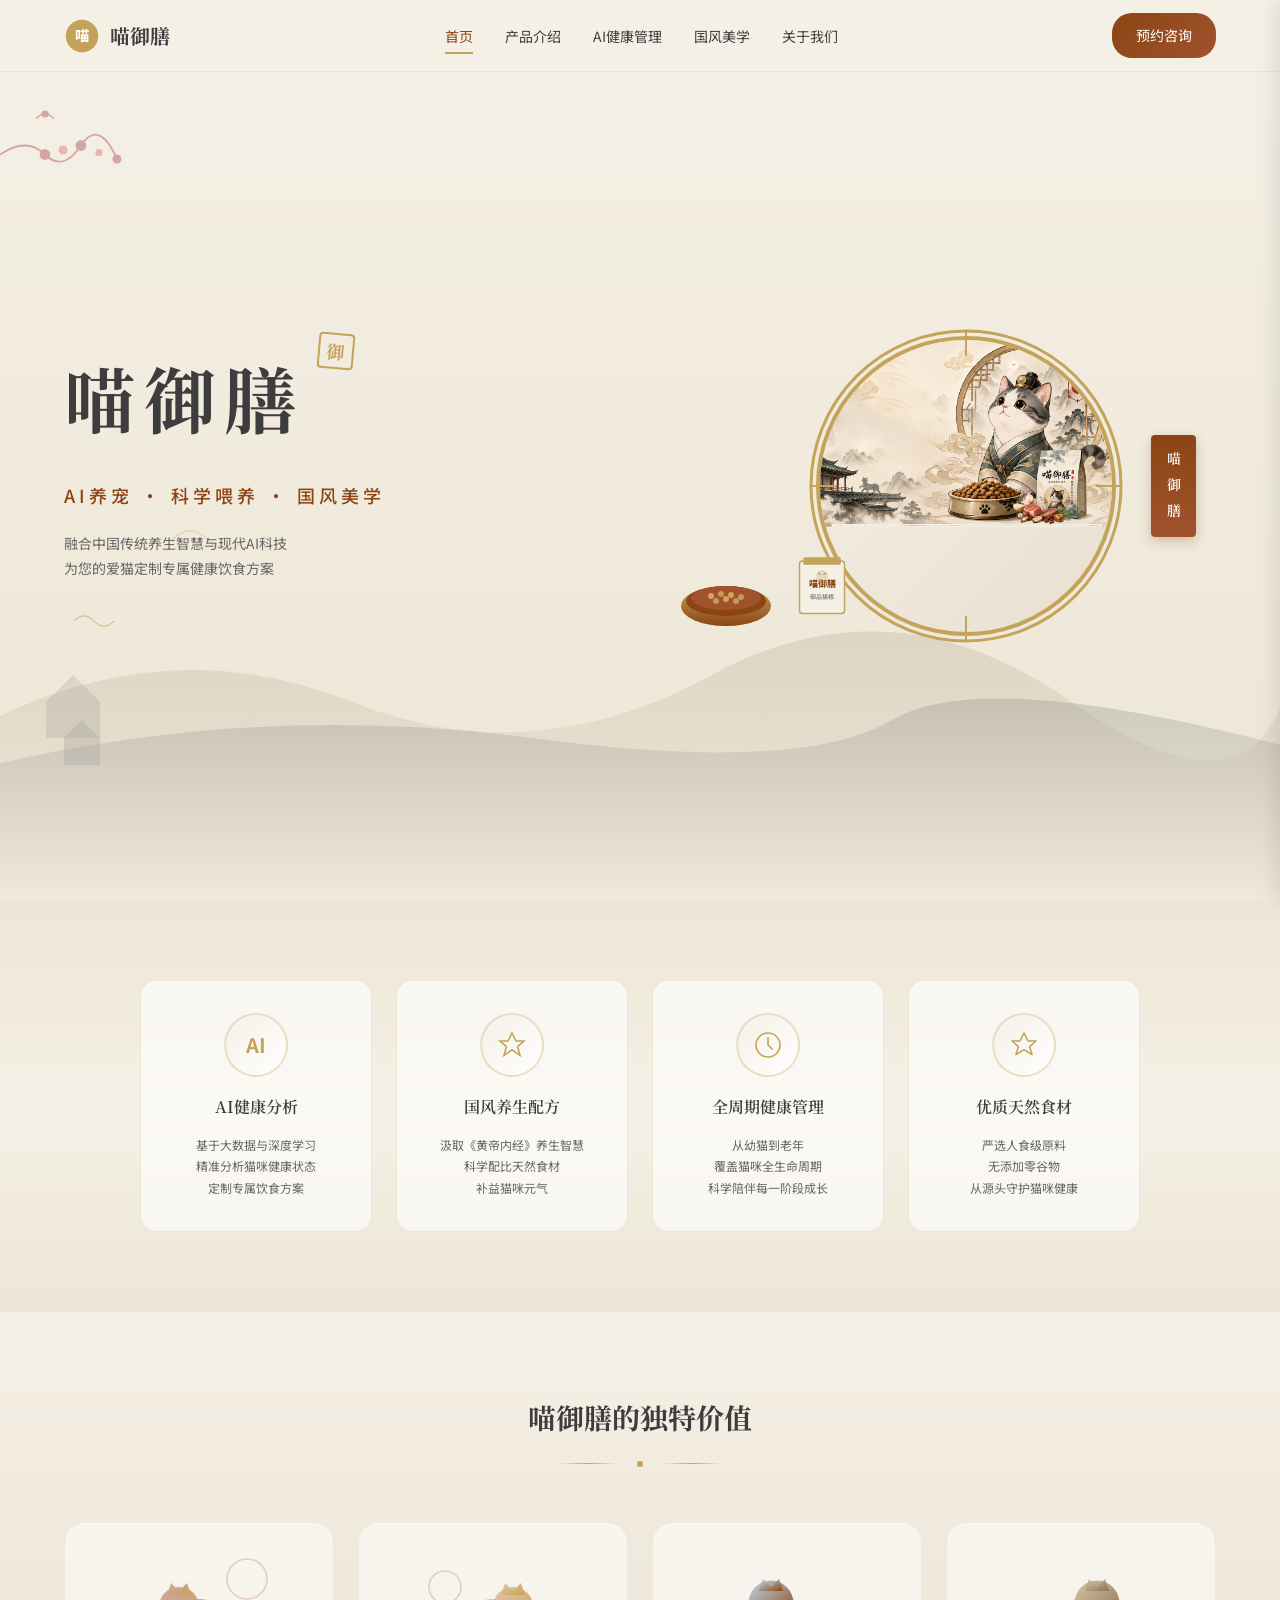
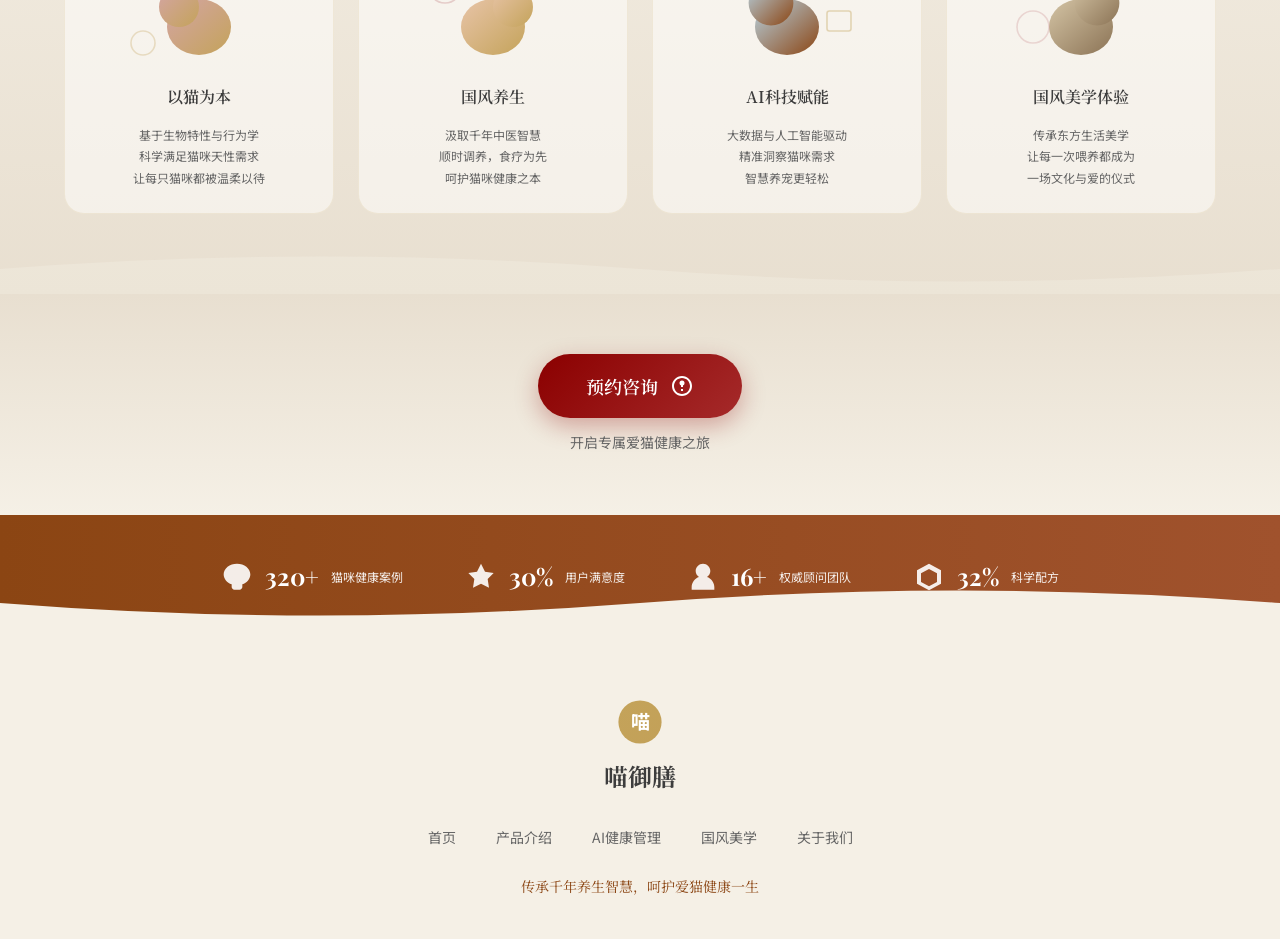
==== commit 22de21c9: "Add files via upload" ====
--- a/index.html
+++ b/index.html
@@ -38,6 +38,11 @@
         <li><a href="about.html">关于我们</a></li>
       </ul>
       <a href="#contact" class="nav-cta">预约咨询</a>
+      <button class="menu-toggle" aria-label="打开菜单">
+        <span></span>
+        <span></span>
+        <span></span>
+      </button>
     </div>
   </nav>
 
@@ -392,6 +397,23 @@
     </div>
   </footer>
 
+  <div class="sidebar-overlay"></div>
+  <aside class="sidebar">
+    <button class="sidebar-close" aria-label="关闭菜单">
+      <svg viewBox="0 0 24 24" fill="none" stroke="currentColor" stroke-width="2">
+        <path d="M18 6L6 18M6 6l12 12"/>
+      </svg>
+    </button>
+    <nav class="sidebar-nav">
+      <a href="index.html" class="active">首页</a>
+      <a href="products.html">产品介绍</a>
+      <a href="ai-health.html">AI健康管理</a>
+      <a href="aesthetics.html">国风美学</a>
+      <a href="about.html">关于我们</a>
+      <a href="#contact" class="sidebar-cta">预约咨询</a>
+    </nav>
+  </aside>
+
   <script src="js/main.js"></script>
 </body>
 </html>
--- a/css/main.css
+++ b/css/main.css
@@ -359,18 +359,155 @@
   animation: fadeInUp 0.8s ease forwards;
 }
 
+/* 汉堡菜单按钮 */
+.menu-toggle {
+  display: none;
+  flex-direction: column;
+  justify-content: center;
+  gap: 5px;
+  width: 40px;
+  height: 40px;
+  background: transparent;
+  border: none;
+  cursor: pointer;
+  padding: 8px;
+}
+
+.menu-toggle span {
+  display: block;
+  width: 24px;
+  height: 2px;
+  background: var(--color-secondary);
+  border-radius: 2px;
+  transition: all 0.3s ease;
+}
+
+.menu-toggle.active span:nth-child(1) {
+  transform: rotate(45deg) translate(5px, 5px);
+}
+
+.menu-toggle.active span:nth-child(2) {
+  opacity: 0;
+}
+
+.menu-toggle.active span:nth-child(3) {
+  transform: rotate(-45deg) translate(5px, -5px);
+}
+
+/* 侧边栏遮罩 */
+.sidebar-overlay {
+  position: fixed;
+  top: 0;
+  left: 0;
+  right: 0;
+  bottom: 0;
+  background: rgba(0, 0, 0, 0.5);
+  z-index: 1001;
+  opacity: 0;
+  visibility: hidden;
+  transition: all 0.3s ease;
+}
+
+.sidebar-overlay.active {
+  opacity: 1;
+  visibility: visible;
+}
+
+/* 侧边栏 */
+.sidebar {
+  position: fixed;
+  top: 0;
+  right: 0;
+  width: 280px;
+  height: 100vh;
+  background: var(--color-bg);
+  z-index: 1002;
+  transform: translateX(100%);
+  transition: transform 0.3s ease;
+  padding: 80px 24px 40px;
+  box-shadow: -4px 0 20px rgba(0, 0, 0, 0.1);
+}
+
+.sidebar.active {
+  transform: translateX(0);
+}
+
+.sidebar-close {
+  position: absolute;
+  top: 20px;
+  right: 20px;
+  width: 36px;
+  height: 36px;
+  background: transparent;
+  border: none;
+  cursor: pointer;
+  color: var(--color-text);
+  display: flex;
+  align-items: center;
+  justify-content: center;
+}
+
+.sidebar-close svg {
+  width: 20px;
+  height: 20px;
+}
+
+.sidebar-nav {
+  display: flex;
+  flex-direction: column;
+  gap: 8px;
+}
+
+.sidebar-nav a {
+  padding: 16px 0;
+  font-size: 16px;
+  color: var(--color-text);
+  border-bottom: 1px solid rgba(196, 163, 90, 0.2);
+  transition: all 0.3s ease;
+}
+
+.sidebar-nav a:hover,
+.sidebar-nav a.active {
+  color: var(--color-secondary);
+  padding-left: 12px;
+}
+
+.sidebar-nav a.active {
+  font-weight: 600;
+}
+
+.sidebar-cta {
+  margin-top: 16px;
+  background: linear-gradient(135deg, var(--color-secondary), #A0522D);
+  color: white !important;
+  padding: 14px 24px !important;
+  border-radius: 28px;
+  text-align: center;
+  border-bottom: none !important;
+}
+
+.sidebar-cta:hover {
+  transform: translateY(-2px);
+  box-shadow: 0 4px 12px rgba(139, 69, 19, 0.3);
+}
+
 /* 响应式 */
 @media (max-width: 768px) {
   .navbar {
     height: 60px;
   }
 
-  .nav-links {
+  .nav-links,
+  .nav-cta {
     display: none;
   }
 
+  .menu-toggle {
+    display: flex;
+  }
+
   .logo-text {
-    font-size: 20px;
+    font-size: 18px;
   }
 
   .section-title h2 {
@@ -380,4 +517,24 @@
   .container {
     padding: 0 16px;
   }
-}
+
+  .sidebar {
+    width: 260px;
+    padding-top: 76px;
+  }
+
+  .footer {
+    padding: 40px 0 30px;
+  }
+
+  .footer-links {
+    flex-wrap: wrap;
+    gap: 20px;
+    padding: 0 20px;
+  }
+
+  .footer-copy {
+    font-size: 12px;
+    padding: 0 20px;
+  }
+}
